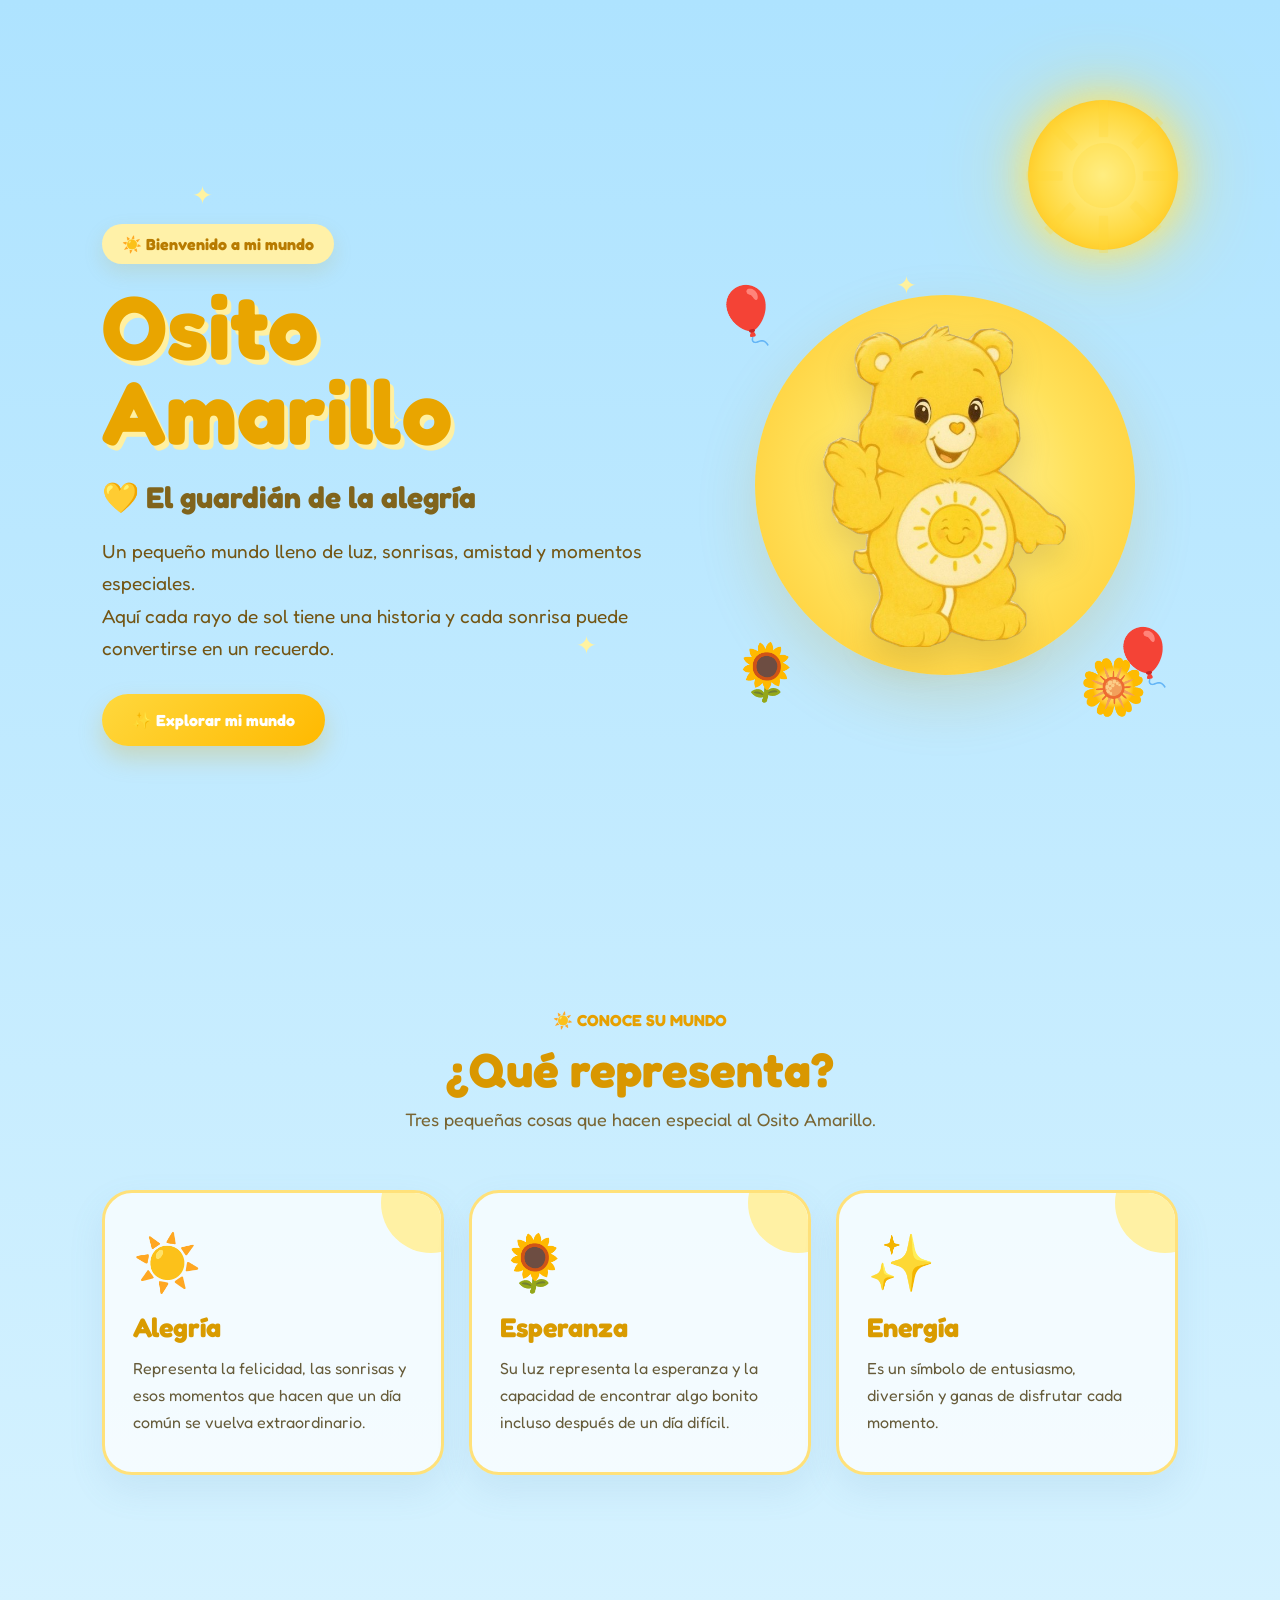
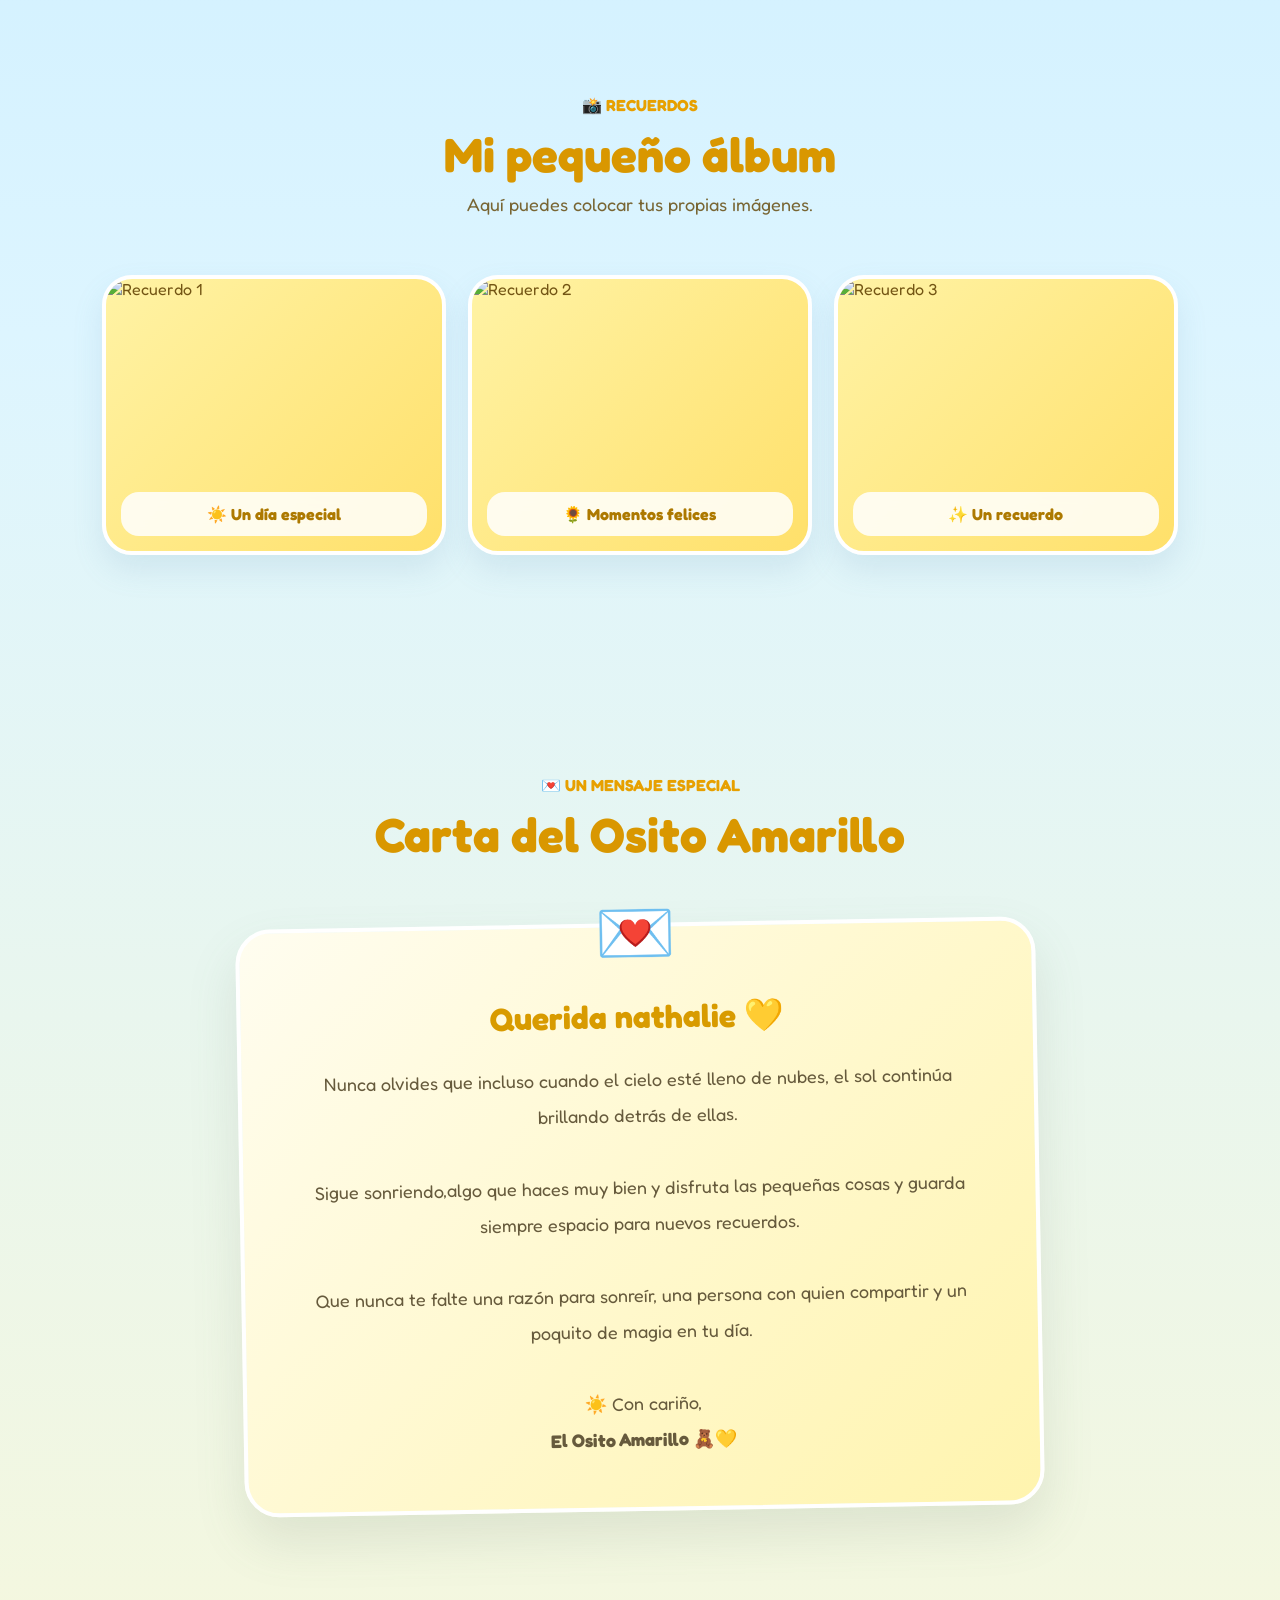
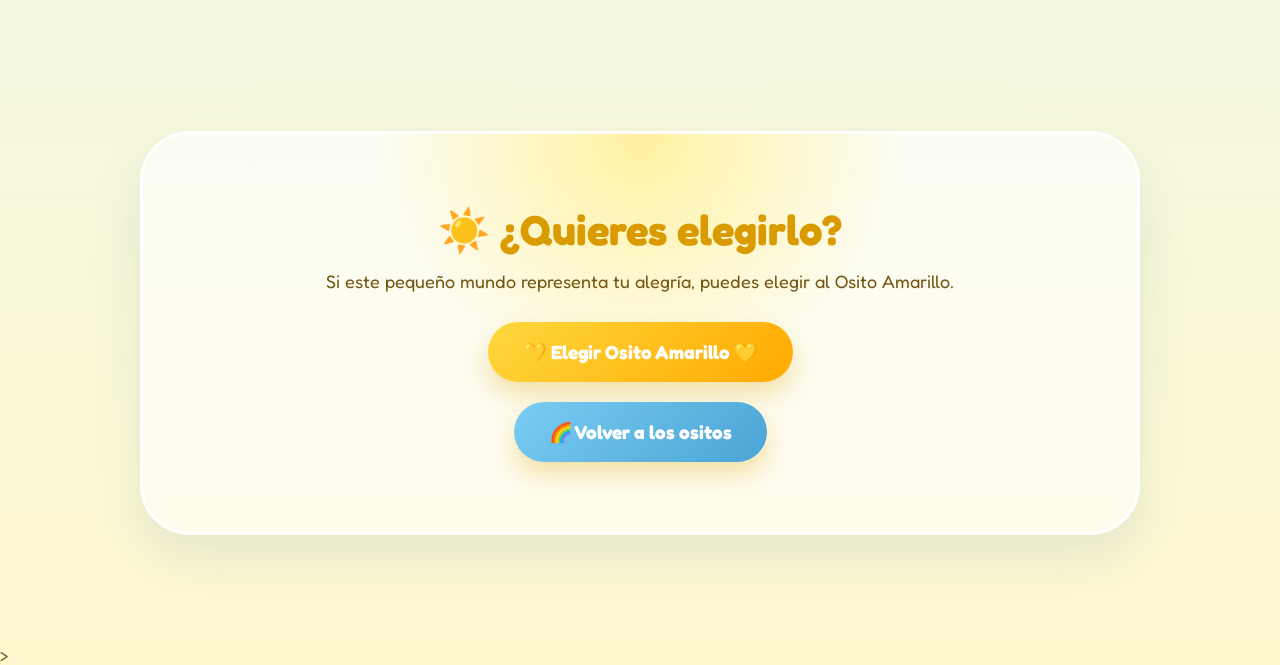
==== amarillo.html @ 028aba27 "Add files via upload" ====
<!DOCTYPE html>
<html lang="es">
<head>
<meta charset="UTF-8">
<meta name="viewport" content="width=device-width, initial-scale=1.0">

<title>☀️ Mundo Amarillo | Osito Cariñosito</title>

<style>

@import url('https://fonts.googleapis.com/css2?family=Fredoka:wght@400;500;600;700&display=swap');

*{
    margin:0;
    padding:0;
    box-sizing:border-box;
    scroll-behavior:smooth;
}

:root{
    --amarillo:#FFD83D;
    --amarillo2:#FFBF19;
    --dorado:#E99A00;
    --cielo:#BFEAFF;
    --cielo2:#EFFFFF;
    --blanco:#FFFFFF;
    --texto:#735514;
    --verde:#83D89A;
}

body{
    font-family:'Fredoka',sans-serif;
    background:linear-gradient(
        180deg,
        #AEE3FF,
        #DDF5FF,
        #FFF8CF
    );
    color:var(--texto);
    overflow-x:hidden;
}

/* ==================================================
   FONDO ANIMADO
================================================== */

.sky{
    position:fixed;
    inset:0;
    z-index:-10;
    overflow:hidden;
    pointer-events:none;
}

.sun{
    position:absolute;
    width:150px;
    height:150px;
    right:8%;
    top:100px;

    border-radius:50%;

    background:radial-gradient(
        circle,
        #FFF59B 0%,
        #FFD83D 60%,
        #FFB300 100%
    );

    box-shadow:
        0 0 40px #FFE76B,
        0 0 90px rgba(255,216,61,.6);

    animation:
        sunFloat 5s ease-in-out infinite,
        sunGlow 2s ease-in-out infinite alternate;
}

@keyframes sunFloat{
    0%,100%{
        transform:translateY(0);
    }

    50%{
        transform:translateY(-15px);
    }
}

@keyframes sunGlow{
    from{
        box-shadow:
        0 0 35px #FFE76B,
        0 0 70px rgba(255,216,61,.4);
    }

    to{
        box-shadow:
        0 0 60px #FFF09A,
        0 0 110px rgba(255,216,61,.7);
    }
}

/* RAYOS DEL SOL */

.sun::before{
    content:"☀";
    position:absolute;
    inset:-40px;

    display:flex;
    justify-content:center;
    align-items:center;

    font-size:210px;

    color:rgba(255,215,50,.25);

    animation:rotateSun 20s linear infinite;
}

@keyframes rotateSun{
    to{
        transform:rotate(360deg);
    }
}

/* ==================================================
   NUBES
================================================== */

.cloud{
    position:absolute;

    width:170px;
    height:55px;

    background:white;

    border-radius:50px;

    opacity:.85;

    filter:drop-shadow(
        0 8px 8px rgba(80,150,190,.12)
    );

    animation:cloudMove 35s linear infinite;
}

.cloud::before,
.cloud::after{
    content:"";
    position:absolute;

    background:white;

    border-radius:50%;
}

.cloud::before{
    width:75px;
    height:75px;

    left:25px;
    bottom:10px;
}

.cloud::after{
    width:90px;
    height:90px;

    right:25px;
    bottom:5px;
}

.cloud1{
    top:150px;
    left:-200px;
}

.cloud2{
    top:320px;
    left:-300px;

    transform:scale(.7);

    animation-duration:45s;
}

.cloud3{
    top:550px;
    left:-250px;

    transform:scale(.9);

    animation-duration:40s;
}

@keyframes cloudMove{

    from{
        transform:translateX(-250px);
    }

    to{
        transform:translateX(calc(100vw + 400px));
    }

}

/* ==================================================
   PARTICULAS
================================================== */

.sparkle{
    position:absolute;

    color:#FFF3A1;

    font-size:25px;

    animation:
        sparkleFloat 4s ease-in-out infinite,
        sparkleRotate 5s linear infinite;
}

.s1{left:15%;top:20%;}
.s2{left:30%;top:45%;animation-delay:1s;}
.s3{left:70%;top:30%;animation-delay:2s;}
.s4{left:80%;top:65%;animation-delay:.5s;}
.s5{left:45%;top:70%;animation-delay:1.5s;}

@keyframes sparkleFloat{

    0%,100%{
        transform:translateY(0);
        opacity:.3;
    }

    50%{
        transform:translateY(-20px);
        opacity:1;
    }

}

@keyframes sparkleRotate{
    to{
        rotate:360deg;
    }
}

/* ==================================================
   NAVBAR
================================================== */

.navbar{
    position:fixed;

    top:15px;
    left:50%;

    transform:translateX(-50%);

    width:92%;
    max-width:1200px;

    height:70px;

    display:flex;
    align-items:center;
    justify-content:space-between;

    padding:0 30px;

    background:rgba(255,255,255,.75);

    backdrop-filter:blur(18px);

    border:2px solid rgba(255,255,255,.8);

    border-radius:40px;

    box-shadow:
        0 15px 35px rgba(70,130,170,.15);

    z-index:1000;
}

.logo{
    font-size:23px;
    font-weight:700;

    color:#D89300;
}

.logo span{
    color:#F6BD19;
}

.nav-links{
    display:flex;
    gap:28px;
    list-style:none;
}

.nav-links a{
    text-decoration:none;

    color:#725B22;

    font-weight:600;

    transition:.3s;
}

.nav-links a:hover{
    color:#E6A500;

    transform:translateY(-3px);
}

/* ==================================================
   HERO
================================================== */

.hero{
    min-height:100vh;

    padding:
        150px
        8%
        80px;

    display:grid;

    grid-template-columns:
        1.1fr
        .9fr;

    align-items:center;

    gap:40px;

    position:relative;
}

.hero-content{
    animation:heroAppear 1s ease forwards;
}

@keyframes heroAppear{

    from{
        opacity:0;
        transform:translateY(40px);
    }

    to{
        opacity:1;
        transform:translateY(0);
    }

}

.badge{
    display:inline-block;

    padding:10px 20px;

    background:#FFF1A8;

    color:#B87B00;

    border-radius:30px;

    font-weight:bold;

    margin-bottom:20px;

    box-shadow:
        0 8px 20px rgba(190,150,20,.15);
}

.hero h1{
    font-size:clamp(50px,7vw,90px);

    line-height:.95;

    color:#E9A500;

    text-shadow:
        4px 5px 0 #FFF0A2;

    margin-bottom:25px;
}

.hero h2{
    font-size:30px;

    color:#80641C;

    margin-bottom:20px;
}

.hero p{
    max-width:600px;

    font-size:19px;

    line-height:1.7;
}

/* BOTON */

.main-btn{
    display:inline-block;

    margin-top:30px;

    padding:16px 30px;

    border-radius:50px;

    background:
        linear-gradient(
            135deg,
            #FFD83D,
            #FFB900
        );

    color:white;

    text-decoration:none;

    font-weight:bold;

    box-shadow:
        0 12px 25px rgba(220,160,0,.25);

    transition:.3s;
}

.main-btn:hover{
    transform:
        translateY(-5px)
        scale(1.05);

    box-shadow:
        0 18px 35px rgba(220,160,0,.35);
}

/* ==================================================
   PERSONAJE / IMAGEN
================================================== */

.character-area{
    position:relative;

    min-height:470px;

    display:flex;

    justify-content:center;

    align-items:center;
}

.character-bg{
    width:380px;
    height:380px;

    border-radius:50%;

    background:
        radial-gradient(
            circle,
            #FFF5A7,
            #FFE15A,
            #FFC72C
        );

    box-shadow:
        0 25px 60px rgba(200,150,20,.2);

    display:flex;

    align-items:center;
    justify-content:center;

    animation:
        characterFloat 4s ease-in-out infinite;
}

.character-bg img{
    width:85%;
    height:85%;

    object-fit:contain;

    filter:
        drop-shadow(
            0 15px 15px rgba(130,100,20,.2)
        );
}

@keyframes characterFloat{

    0%,100%{
        transform:translateY(0) rotate(-2deg);
    }

    50%{
        transform:translateY(-20px) rotate(2deg);
    }

}

/* OBJETOS */

.balloon{
    position:absolute;

    font-size:55px;

    animation:
        balloonFloat 5s ease-in-out infinite;
}

.balloon1{
    left:0;
    top:30px;
}

.balloon2{
    right:0;
    bottom:30px;

    animation-delay:1s;
}

@keyframes balloonFloat{

    0%,100%{
        transform:translateY(0) rotate(-5deg);
    }

    50%{
        transform:translateY(-30px) rotate(5deg);
    }

}

.flower{
    position:absolute;

    font-size:55px;

    animation:
        flowerMove 4s ease-in-out infinite;
}

.flower1{
    bottom:15px;
    left:20px;
}

.flower2{
    bottom:0;
    right:30px;

    animation-delay:1s;
}

@keyframes flowerMove{

    0%,100%{
        transform:rotate(-5deg);
    }

    50%{
        transform:rotate(8deg) translateY(-8px);
    }

}

/* ==================================================
   SECCIONES
================================================== */

.section{
    padding:110px 8%;

    position:relative;
}

.section-title{
    text-align:center;

    margin-bottom:60px;
}

.section-title span{
    color:#E7A000;

    font-weight:bold;
}

.section-title h2{
    font-size:48px;

    color:#D99700;

    margin:10px 0;
}

.section-title p{
    font-size:18px;

    color:#786533;
}

/* ==================================================
   INFORMACION
================================================== */

.info-grid{

    max-width:1150px;

    margin:auto;

    display:grid;

    grid-template-columns:
        repeat(3,1fr);

    gap:25px;
}

.info-card{

    padding:35px 28px;

    background:
        rgba(255,255,255,.75);

    border-radius:30px;

    border:3px solid #FFE17A;

    box-shadow:
        0 15px 35px rgba(100,150,180,.12);

    transition:.4s;

    position:relative;

    overflow:hidden;
}

.info-card::before{
    content:"";

    position:absolute;

    width:100px;
    height:100px;

    right:-40px;
    top:-40px;

    background:#FFF1A4;

    border-radius:50%;
}

.info-card:hover{

    transform:
        translateY(-15px)
        rotate(-1deg);

    box-shadow:
        0 25px 45px rgba(100,150,180,.18);
}

.icon{
    font-size:55px;

    margin-bottom:15px;

    position:relative;

    animation:
        iconBounce 3s ease-in-out infinite;
}

@keyframes iconBounce{

    0%,100%{
        transform:translateY(0);
    }

    50%{
        transform:translateY(-8px);
    }

}

.info-card h3{
    font-size:27px;

    color:#D99B00;

    margin-bottom:12px;
}

.info-card p{
    line-height:1.7;

    color:#665B3A;
}

/* ==================================================
   GALERIA
================================================== */

.gallery{
    max-width:1150px;

    margin:auto;

    display:grid;

    grid-template-columns:
        repeat(3,1fr);

    gap:22px;
}

.photo{

    height:280px;

    border-radius:30px;

    overflow:hidden;

    position:relative;

    background:
        linear-gradient(
            135deg,
            #FFF3A5,
            #FFE06A
        );

    border:4px solid white;

    box-shadow:
        0 15px 30px rgba(100,150,180,.15);

    transition:.4s;

    cursor:pointer;
}

.photo:hover{

    transform:
        translateY(-10px)
        scale(1.02);

    box-shadow:
        0 25px 45px rgba(100,150,180,.25);
}

.photo img{

    width:100%;
    height:100%;

    object-fit:cover;

    transition:.5s;
}

.photo:hover img{
    transform:scale(1.1);
}

.photo-label{

    position:absolute;

    bottom:15px;
    left:15px;
    right:15px;

    padding:12px;

    border-radius:18px;

    background:
        rgba(255,255,255,.85);

    backdrop-filter:blur(8px);

    text-align:center;

    color:#AD7900;

    font-weight:bold;
}

/* ==================================================
   CARTA
================================================== */

.letter-area{

    display:flex;

    justify-content:center;
}

.letter{

    max-width:800px;

    padding:50px;

    background:
        linear-gradient(
            135deg,
            #FFFDF0,
            #FFF4AE
        );

    border-radius:35px;

    border:4px solid white;

    box-shadow:
        0 25px 50px rgba(100,120,100,.15);

    position:relative;

    transform:rotate(-1deg);

    transition:.4s;
}

.letter:hover{
    transform:rotate(0deg) scale(1.02);
}

.letter::before{
    content:"💌";

    position:absolute;

    top:-35px;
    left:50%;

    transform:translateX(-50%);

    font-size:65px;
}

.letter h3{

    margin-top:20px;

    text-align:center;

    color:#D89B00;

    font-size:32px;

    margin-bottom:25px;
}

.letter p{

    font-size:18px;

    line-height:2;

    text-align:center;

    color:#665A3C;
}

/* ==================================================
   ELEGIR
================================================== */

.choose{

    max-width:1000px;

    margin:auto;

    padding:70px 30px;

    text-align:center;

    border-radius:50px;

    background:
        radial-gradient(
            circle at 50% 0%,
            #FFF1A0,
            transparent 40%
        ),
        rgba(255,255,255,.6);

    border:3px solid white;

    box-shadow:
        0 25px 50px rgba(100,140,170,.15);
}

.choose h2{

    font-size:42px;

    color:#D99B00;

    margin-bottom:15px;
}

.choose p{

    font-size:18px;

    margin-bottom:30px;
}

.choose-btn{

    border:none;

    padding:18px 35px;

    border-radius:50px;

    background:
        linear-gradient(
            135deg,
            #FFD83D,
            #FFA900
        );

    color:white;

    font-family:inherit;

    font-size:19px;

    font-weight:bold;

    cursor:pointer;

    box-shadow:
        0 12px 25px rgba(220,160,0,.3);

    transition:.3s;
}

.choose-btn:hover{

    transform:
        translateY(-5px)
        scale(1.06);
}

/* ==================================================
   FOOTER
================================================== */

footer{

    padding:40px 20px;

    text-align:center;

    background:#FFD83D;

    color:#765600;

    font-weight:bold;
}

/* ==================================================
   RESPONSIVE
================================================== */

@media(max-width:850px){

    .navbar{
        width:95%;
        padding:0 18px;
    }

    .nav-links{
        display:none;
    }

    .hero{

        grid-template-columns:1fr;

        text-align:center;

        padding-top:140px;
    }

    .hero p{
        margin:auto;
    }

    .character-area{
        min-height:400px;
    }

    .character-bg{
        width:300px;
        height:300px;
    }

    .info-grid,
    .gallery{

        grid-template-columns:1fr;
    }

    .section-title h2{
        font-size:36px;
    }

    .letter{
        padding:35px 25px;
    }

}

</style>
</head>


<body>


<!-- ==================================================
     FONDO
================================================== -->

<div class="sky">

    <div class="sun"></div>

    <div class="cloud cloud1"></div>
    <div class="cloud cloud2"></div>
    <div class="cloud cloud3"></div>

    <div class="sparkle s1">✦</div>
    <div class="sparkle s2">✧</div>
    <div class="sparkle s3">✦</div>
    <div class="sparkle s4">✧</div>
    <div class="sparkle s5">✦</div>

</div>



<!-- ==================================================
     HERO
================================================== -->

<section class="hero" id="inicio">


    <div class="hero-content">

        <span class="badge">
            ☀️ Bienvenido a mi mundo
        </span>

        <h1>
            Osito<br>
            Amarillo
        </h1>

        <h2>
            💛 El guardián de la alegría
        </h2>

        <p>
            Un pequeño mundo lleno de luz,
            sonrisas, amistad y momentos
            especiales.
        </p>

        <p>
            Aquí cada rayo de sol tiene una
            historia y cada sonrisa puede
            convertirse en un recuerdo.
        </p>

        <a href="#informacion" class="main-btn">
            ✨ Explorar mi mundo
        </a>

    </div>


    <!-- PERSONAJE -->

    <div class="character-area">

        <div class="character-bg">

            <!-- ======================================
                 AGREGA TU IMAGEN AQUÍ
            ======================================= -->

            <img
                src="amarillo.png"
                alt="Osito Amarillo"
            >

        </div>


        <div class="balloon balloon1">
            🎈
        </div>

        <div class="balloon balloon2">
            🎈
        </div>

        <div class="flower flower1">
            🌻
        </div>

        <div class="flower flower2">
            🌼
        </div>

    </div>

</section>


<!-- ==================================================
     INFORMACION
================================================== -->

<section class="section" id="informacion">

    <div class="section-title">

        <span>☀️ CONOCE SU MUNDO</span>

        <h2>
            ¿Qué representa?
        </h2>

        <p>
            Tres pequeñas cosas que hacen especial
            al Osito Amarillo.
        </p>

    </div>


    <div class="info-grid">


        <div class="info-card">

            <div class="icon">
                ☀️
            </div>

            <h3>
                Alegría
            </h3>

            <p>
                Representa la felicidad, las
                sonrisas y esos momentos que
                hacen que un día común se
                vuelva extraordinario.
            </p>

        </div>


        <div class="info-card">

            <div class="icon">
                🌻
            </div>

            <h3>
                Esperanza
            </h3>

            <p>
                Su luz representa la esperanza
                y la capacidad de encontrar
                algo bonito incluso después
                de un día difícil.
            </p>

        </div>


        <div class="info-card">

            <div class="icon">
                ✨
            </div>

            <h3>
                Energía
            </h3>

            <p>
                Es un símbolo de entusiasmo,
                diversión y ganas de disfrutar
                cada momento.
            </p>

        </div>


    </div>

</section>


<!-- ==================================================
     GALERIA
================================================== -->

<section class="section" id="galeria">

    <div class="section-title">

        <span>📸 RECUERDOS</span>

        <h2>
            Mi pequeño álbum
        </h2>

        <p>
            Aquí puedes colocar tus propias imágenes.
        </p>

    </div>


    <div class="gallery">


        <!-- IMAGEN 1 -->

        <div class="photo">

            <img
                src="imagen-amarillo-1.jpg"
                alt="Recuerdo 1"
            >

            <div class="photo-label">
                ☀️ Un día especial
            </div>

        </div>


        <!-- IMAGEN 2 -->

        <div class="photo">

            <img
                src="imagen-amarillo-2.jpg"
                alt="Recuerdo 2"
            >

            <div class="photo-label">
                🌻 Momentos felices
            </div>

        </div>


        <!-- IMAGEN 3 -->

        <div class="photo">

            <img
                src="imagen-amarillo-3.jpg"
                alt="Recuerdo 3"
            >

            <div class="photo-label">
                ✨ Un recuerdo
            </div>

        </div>


        <!-- PUEDES AGREGAR MÁS -->

    </div>

</section>


<!-- ==================================================
     CARTA
================================================== -->

<section class="section" id="carta">

    <div class="section-title">

        <span>💌 UN MENSAJE ESPECIAL</span>

        <h2>
            Carta del Osito Amarillo
        </h2>

    </div>


    <div class="letter-area">

        <div class="letter">

            <h3>
                Querida nathalie 💛
            </h3>

            <p>

                Nunca olvides que incluso
                cuando el cielo esté lleno
                de nubes, el sol continúa
                brillando detrás de ellas.

                <br><br>

                Sigue sonriendo,algo que haces muy bien y disfruta
                las pequeñas cosas y guarda
                siempre espacio para nuevos
                recuerdos.

                <br><br>

                Que nunca te falte una razón
                para sonreír, una persona
                con quien compartir y un
                poquito de magia en tu día.

                <br><br>

                ☀️ Con cariño,

                <br>

                <strong>
                    El Osito Amarillo 🧸💛
                </strong>

            </p>

        </div>

    </div>

</section>


<!-- ==================================================
     ELEGIR
================================================== -->

<section class="section" id="elegir">

    <div class="choose">

        <h2>
            ☀️ ¿Quieres elegirlo?
        </h2>

        <p>
            Si este pequeño mundo representa
            tu alegría, puedes elegir al
            Osito Amarillo.
        </p>

        <button
            class="choose-btn"
            onclick="elegirAmarillo()"
        >
            💛 Elegir Osito Amarillo 💛
        </button>

        <br><br>

        <button
            class="choose-btn"
            onclick="volverMenu()"
            style="
                background:
                linear-gradient(
                    135deg,
                    #7ACCF2,
                    #4AA4D5
                );
            "
        >
            🌈 Volver a los ositos
        </button>

    </div>

</section>


<!-- ==================================================
     FOOTER
================================================== -->

>


<!-- ==================================================
     JAVASCRIPT
================================================== -->

<script>


/* ================================================
   ELEGIR OSITO
================================================ */

function elegirAmarillo(){

    const respuesta = confirm(

        "☀️💛 ¿Quieres elegir al Osito Amarillo?\n\n" +

        "Será tu osito especial 🧸✨"

    );


    if(respuesta){

        localStorage.setItem(
            "ositoElegido",
            "amarillo"
        );


        alert(

            "🧸☀️ ¡Elección realizada!\n\n" +

            "Has elegido al Osito Amarillo 💛\n\n" +

            "Ahora formas parte de su pequeño mundo. ✨"

        );


        const boton =
            document.querySelector(".choose-btn");

        boton.innerHTML =
            "🧸 Osito Amarillo elegido 💛";

        boton.style.background =
            "linear-gradient(135deg,#67C59A,#42A878)";

        boton.disabled = true;

    }

}


/* ================================================
   VOLVER AL MENU
================================================ */

function volverMenu(){

    window.location.href =
        "index.html";

}


/* ================================================
   EFECTO DE MOVIMIENTO DEL MOUSE
================================================ */

document.addEventListener(
    "mousemove",
    function(e){

        const x =
            (window.innerWidth / 2 - e.clientX)
            / 80;

        const y =
            (window.innerHeight / 2 - e.clientY)
            / 80;


        const character =
            document.querySelector(".character-bg");


        if(character){

            character.style.transform =
                `translate(${x}px,${y}px)`;

        }

    }
);


/* ================================================
   COMPROBAR SI YA FUE ELEGIDO
================================================ */

window.addEventListener(
    "load",
    function(){

        const elegido =
            localStorage.getItem(
                "ositoElegido"
            );


        if(elegido === "amarillo"){

            const boton =
                document.querySelector(
                    ".choose-btn"
                );


            boton.innerHTML =
                "🧸 Osito Amarillo elegido 💛";


            boton.style.background =
                "linear-gradient(135deg,#67C59A,#42A878)";


            boton.disabled = true;

        }

    }
);

</script>

</body>
</html>
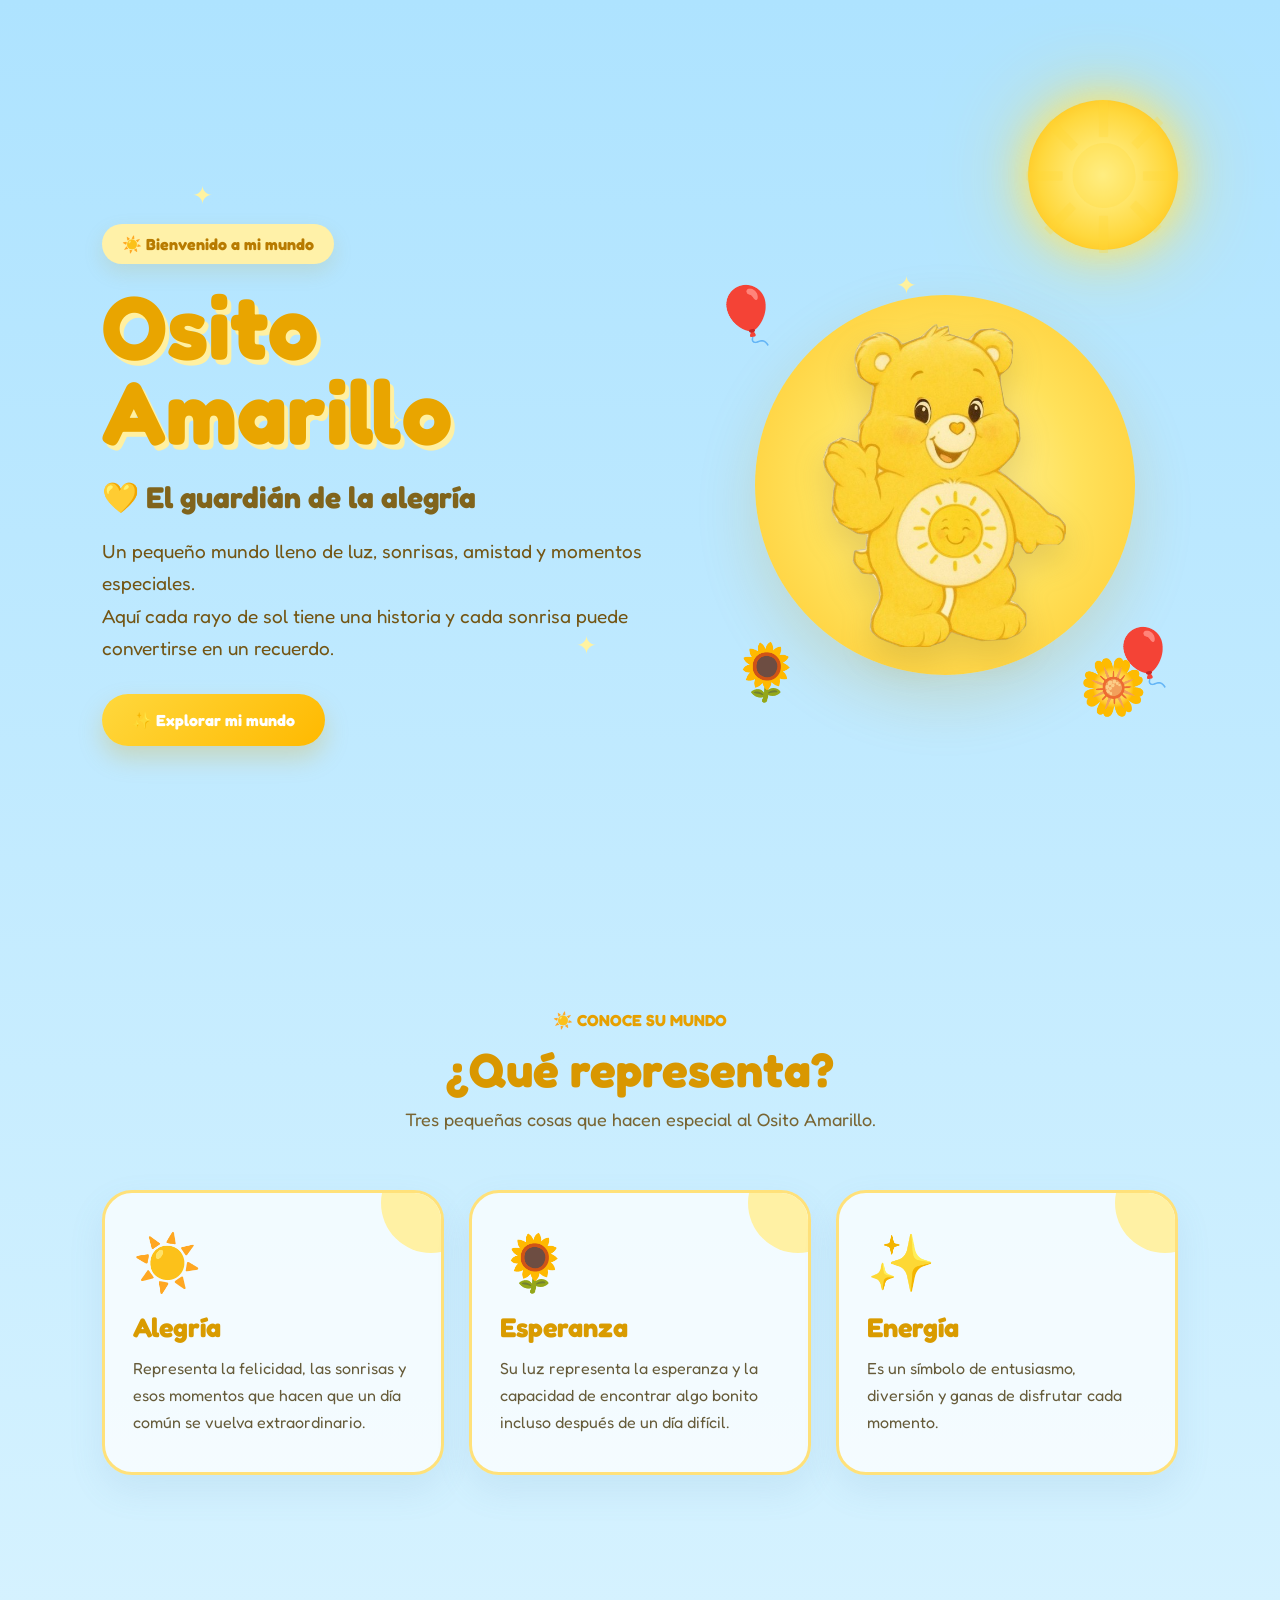
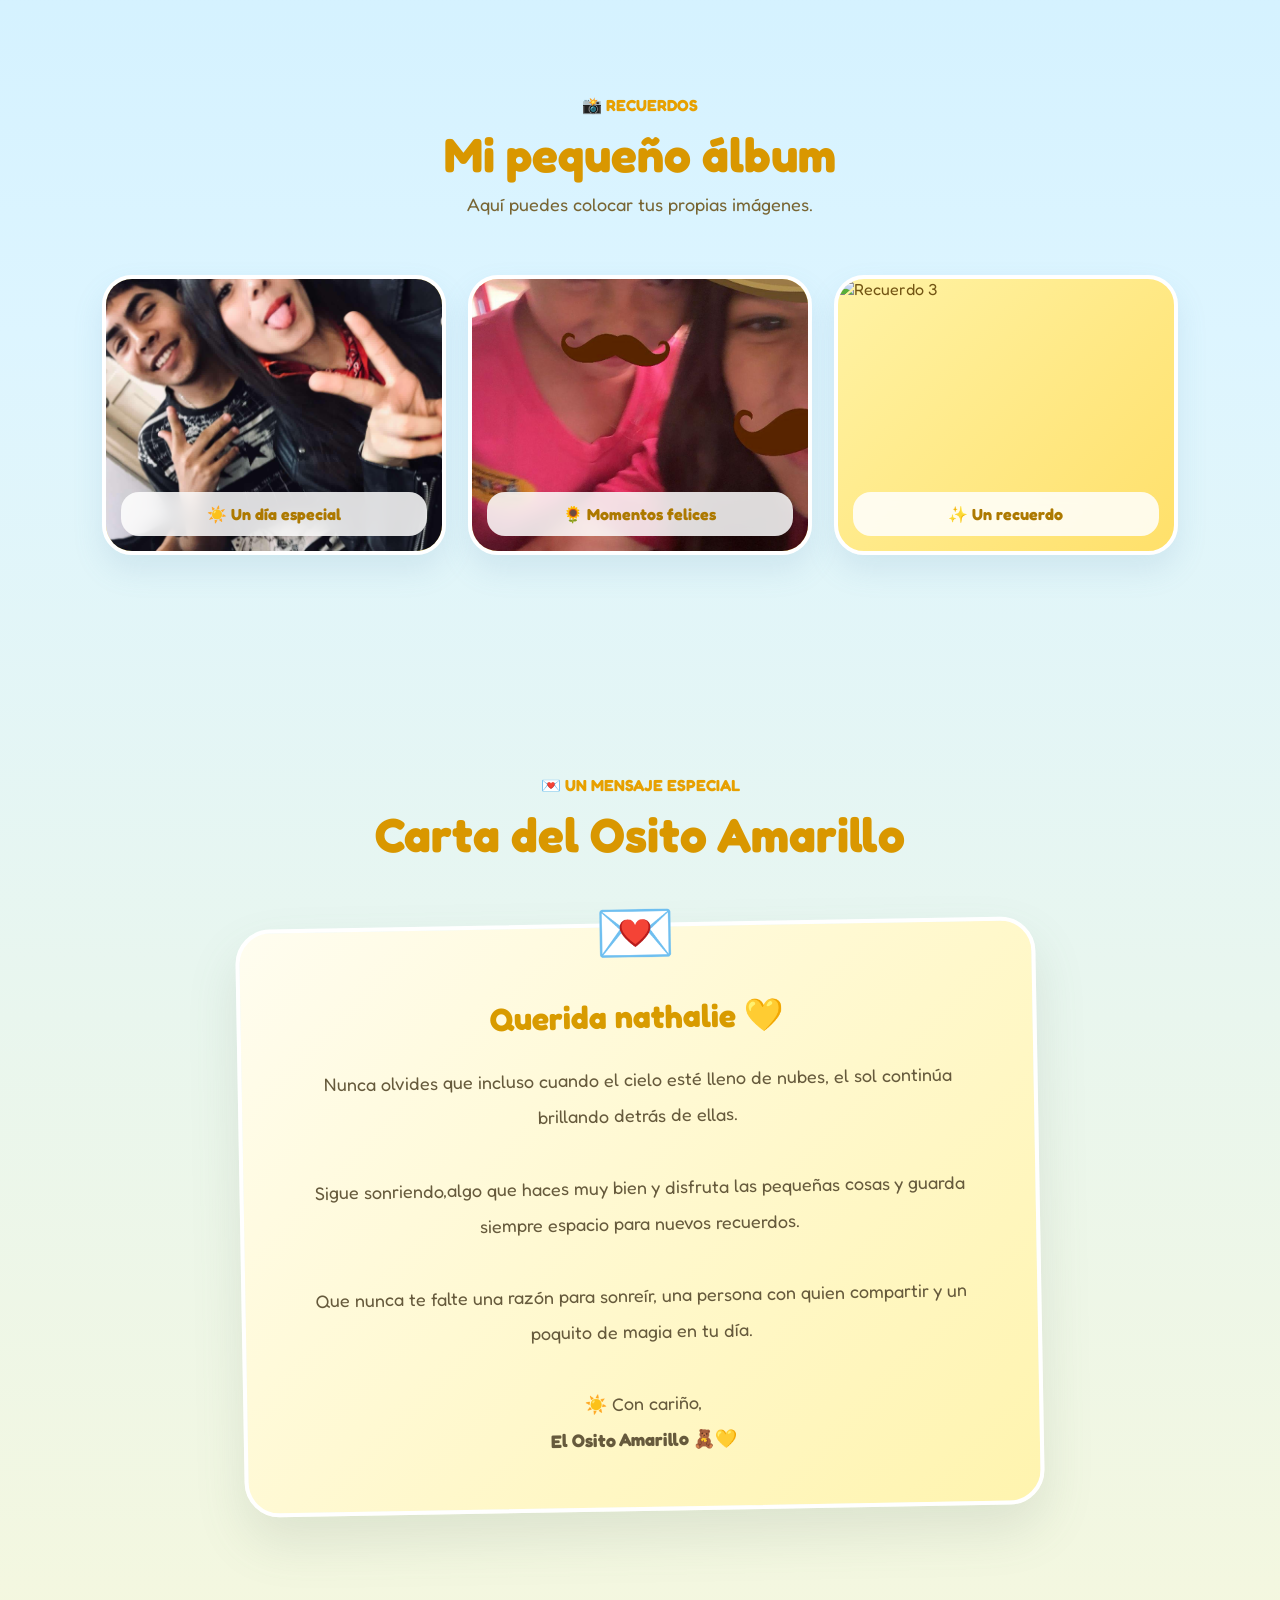
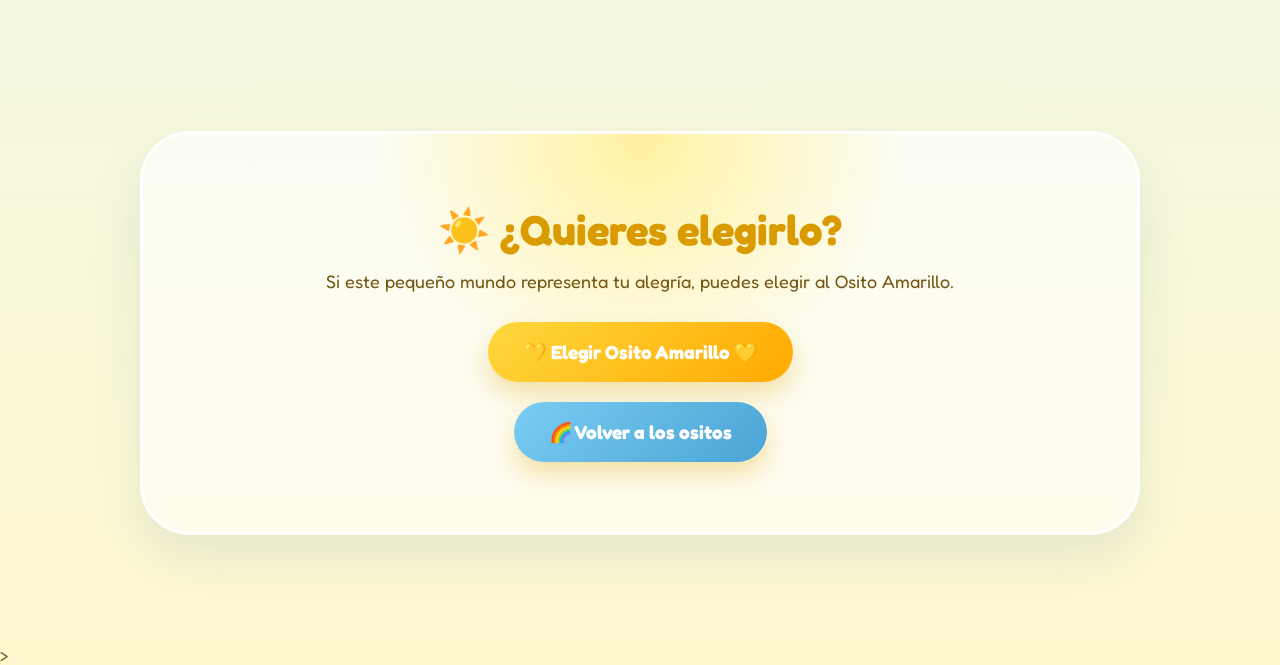
==== commit 62be3ec5: "Update amarillo.html" ====
--- a/amarillo.html
+++ b/amarillo.html
@@ -1275,7 +1275,7 @@
         <div class="photo">
 
             <img
-                src="imagen-amarillo-1.jpg"
+              src="imagen3.jpeg"
                 alt="Recuerdo 1"
             >
 
@@ -1291,7 +1291,7 @@
         <div class="photo">
 
             <img
-                src="imagen-amarillo-2.jpg"
+               src="imagen2.jpeg"
                 alt="Recuerdo 2"
             >
 
@@ -1307,7 +1307,7 @@
         <div class="photo">
 
             <img
-                src="imagen-amarillo-3.jpg"
+    s src="imagen1.jpeg"
                 alt="Recuerdo 3"
             >
 
@@ -1585,4 +1585,4 @@
 </script>
 
 </body>
-</html>+</html>
